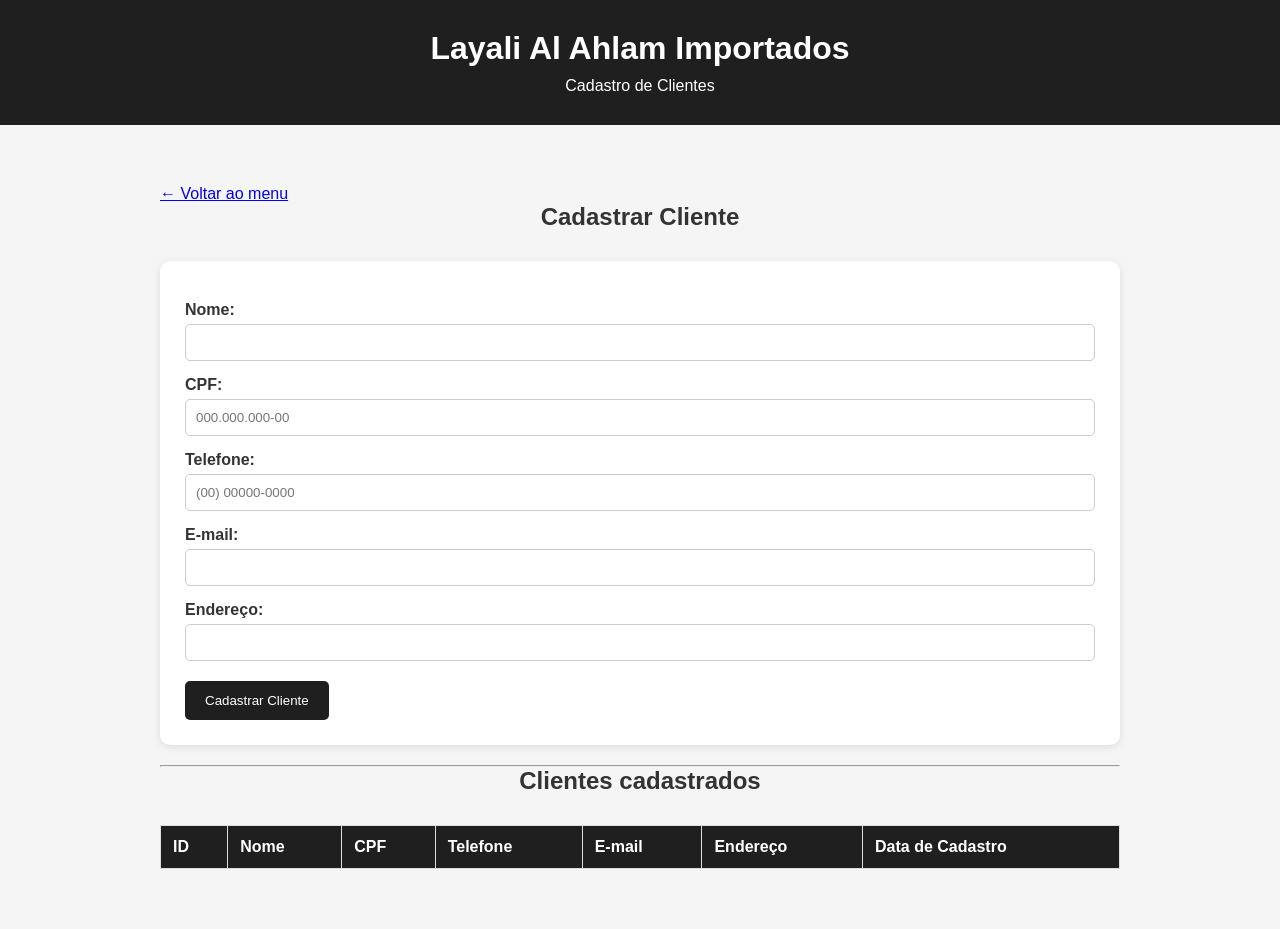
==== frontend/clientes.html @ 9cdadd95 "Basicão pronto" ====
<!DOCTYPE html>
<html lang="pt-BR">

<head>
    <meta charset="UTF-8">
    <meta name="viewport" content="width=device-width, initial-scale=1.0">

    <title>Clientes - Layali Al Ahlam</title>

    <link rel="stylesheet" href="css/style.css">
</head>

<body>

    <header>
        <h1>Layali Al Ahlam Importados</h1>
        <p>Cadastro de Clientes</p>
    </header>


    <main>

        <a href="index.html">← Voltar ao menu</a>


        <h2>Cadastrar Cliente</h2>


        <form id="formCliente">

            <label>Nome:</label>

            <input
                type="text"
                id="nome"
                required
            >


            <label>CPF:</label>

            <input
                type="text"
                id="CPF"
                maxlength="14"
                placeholder="000.000.000-00"
                required
            >


            <label>Telefone:</label>

            <input
                type="text"
                id="telefone"
                placeholder="(00) 00000-0000"
                required
            >


            <label>E-mail:</label>

            <input
                type="email"
                id="email"
                required
            >


            <label>Endereço:</label>

            <input
                type="text"
                id="endereco"
                required
            >


            <button type="submit">
                Cadastrar Cliente
            </button>

        </form>


        <hr>


        <h2>Clientes cadastrados</h2>


        <table>

            <thead>

                <tr>

                    <th>ID</th>
                    <th>Nome</th>
                    <th>CPF</th>
                    <th>Telefone</th>
                    <th>E-mail</th>
                    <th>Endereço</th>
                    <th>Data de Cadastro</th>

                </tr>

            </thead>


            <tbody id="listaClientes"></tbody>

        </table>

    </main>


    <script src="js/clientes.js"></script>

</body>

</html>
---- frontend/css/style.css ----
* {
    margin: 0;
    padding: 0;
    box-sizing: border-box;
}

body {
    font-family: Arial, sans-serif;
    background-color: #f5f5f5;
    color: #333;
}

header {
    background-color: #1f1f1f;
    color: white;
    text-align: center;
    padding: 30px;
}

header h1 {
    margin-bottom: 10px;
}

main {
    max-width: 1000px;
    margin: 40px auto;
    padding: 20px;
}

main h2 {
    text-align: center;
    margin-bottom: 30px;
}

.menu {
    display: grid;
    grid-template-columns: repeat(2, 1fr);
    gap: 20px;
}

.menu a {
    text-decoration: none;
    color: inherit;
}

.card {
    background-color: white;
    padding: 30px;
    border-radius: 10px;
    text-align: center;
    box-shadow: 0 2px 8px rgba(0,0,0,0.1);
    transition: 0.2s;
}

.card:hover {
    transform: translateY(-5px);
}

.card h3 {
    margin-bottom: 10px;
}
form {
    background: white;
    padding: 25px;
    border-radius: 10px;
    margin: 20px 0;
    box-shadow: 0 2px 8px rgba(0,0,0,0.1);
}

form label {
    display: block;
    margin-top: 15px;
    margin-bottom: 5px;
    font-weight: bold;
}

form input {
    width: 100%;
    padding: 10px;
    border: 1px solid #ccc;
    border-radius: 5px;
}

form button {
    margin-top: 20px;
    padding: 12px 20px;
    border: none;
    border-radius: 5px;
    background: #1f1f1f;
    color: white;
    cursor: pointer;
}

form button:hover {
    background: #444;
}

table {
    width: 100%;
    border-collapse: collapse;
    background: white;
    margin-top: 20px;
}

th,
td {
    padding: 12px;
    border: 1px solid #ddd;
    text-align: left;
}

th {
    background: #1f1f1f;
    color: white;
}

/* ==========================================
   DASHBOARD
========================================== */

.dashboard-cards {

    display: grid;

    grid-template-columns:
        repeat(3, 1fr);

    gap: 20px;

    margin-bottom: 50px;

}


.dashboard-card {

    background: white;

    padding: 25px;

    border-radius: 12px;

    box-shadow:
        0 3px 10px
        rgba(0, 0, 0, 0.10);

    display: flex;

    align-items: center;

    gap: 20px;

    transition: 0.2s;

}


.dashboard-card:hover {

    transform: translateY(-4px);

}


.card-icon {

    font-size: 38px;

}


.dashboard-card h3 {

    margin-bottom: 8px;

    font-size: 16px;

}


.numero {

    font-size: 28px;

    font-weight: bold;

}


.dashboard-card.alerta {

    border-left:
        5px solid #e0a800;

}


.acesso-rapido {

    margin-top: 20px;

}


.acesso-rapido h2 {

    margin-bottom: 25px;

}


/* ==========================================
   RESPONSIVIDADE
========================================== */

@media (max-width: 800px) {

    .dashboard-cards {

        grid-template-columns:
            repeat(2, 1fr);

    }

}


@media (max-width: 550px) {

    .dashboard-cards {

        grid-template-columns:
            1fr;

    }

    .menu {

        grid-template-columns:
            1fr;

    }

}
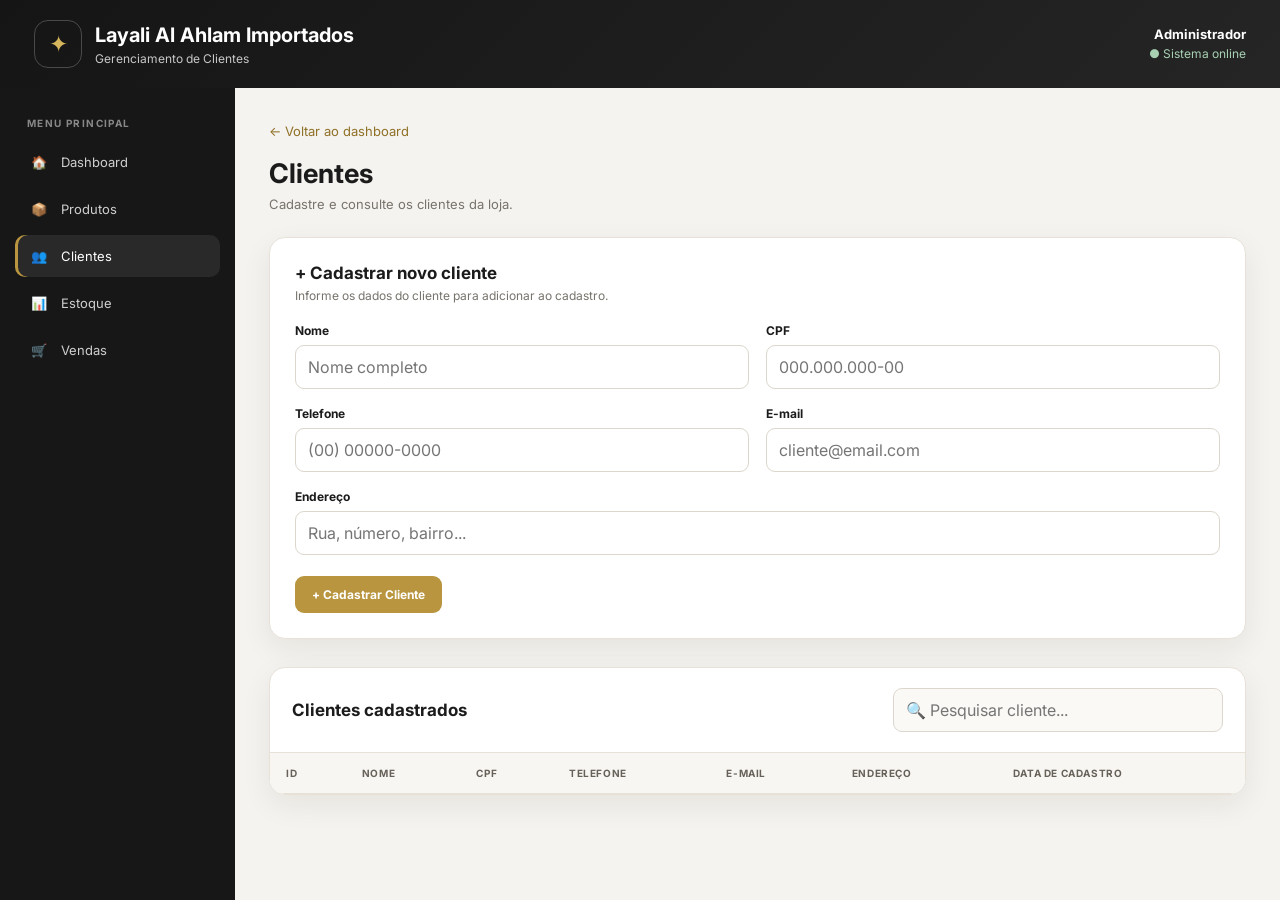
==== commit 649d9cd6: "atualizado" ====
--- a/frontend/clientes.html
+++ b/frontend/clientes.html
@@ -1,122 +1,81 @@
-<!DOCTYPE html>
-<html lang="pt-BR">
-
-<head>
-    <meta charset="UTF-8">
-    <meta name="viewport" content="width=device-width, initial-scale=1.0">
-
-    <title>Clientes - Layali Al Ahlam</title>
-
-    <link rel="stylesheet" href="css/style.css">
-</head>
-
-<body>
-
-    <header>
-        <h1>Layali Al Ahlam Importados</h1>
-        <p>Cadastro de Clientes</p>
-    </header>
-
-
-    <main>
-
-        <a href="index.html">← Voltar ao menu</a>
-
-
-        <h2>Cadastrar Cliente</h2>
-
-
-        <form id="formCliente">
-
-            <label>Nome:</label>
-
-            <input
-                type="text"
-                id="nome"
-                required
-            >
-
-
-            <label>CPF:</label>
-
-            <input
-                type="text"
-                id="CPF"
-                maxlength="14"
-                placeholder="000.000.000-00"
-                required
-            >
-
-
-            <label>Telefone:</label>
-
-            <input
-                type="text"
-                id="telefone"
-                placeholder="(00) 00000-0000"
-                required
-            >
-
-
-            <label>E-mail:</label>
-
-            <input
-                type="email"
-                id="email"
-                required
-            >
-
-
-            <label>Endereço:</label>
-
-            <input
-                type="text"
-                id="endereco"
-                required
-            >
-
-
-            <button type="submit">
-                Cadastrar Cliente
-            </button>
-
-        </form>
-
-
-        <hr>
-
-
-        <h2>Clientes cadastrados</h2>
-
-
-        <table>
-
-            <thead>
-
-                <tr>
-
-                    <th>ID</th>
-                    <th>Nome</th>
-                    <th>CPF</th>
-                    <th>Telefone</th>
-                    <th>E-mail</th>
-                    <th>Endereço</th>
-                    <th>Data de Cadastro</th>
-
-                </tr>
-
-            </thead>
-
-
-            <tbody id="listaClientes"></tbody>
-
-        </table>
-
-    </main>
-
-
-    <script src="js/clientes.js"></script>
-
-</body>
-
-</html>+<!DOCTYPE html>
+<html lang="pt-BR">
+<head>
+<meta charset="UTF-8">
+<meta name="viewport" content="width=device-width, initial-scale=1.0">
+<title>Clientes - Layali Al Ahlam</title>
+<link rel="stylesheet" href="css/style.css">
+</head>
+<body>
+
+<header class="app-header">
+    <div class="brand">
+        <div class="brand-mark">✦</div>
+        <div>
+            <h1>Layali Al Ahlam Importados</h1>
+            <p>Gerenciamento de Clientes</p>
+        </div>
+    </div>
+    <div class="header-user">
+        <strong>Administrador</strong>
+        <span class="status">● Sistema online</span>
+    </div>
+</header>
+
+<div class="layout">
+
+<aside class="sidebar">
+    <div class="sidebar-title">Menu principal</div>
+    <nav><a href="index.html" class=""><span>🏠</span><span>Dashboard</span></a>
+<a href="produtos.html" class=""><span>📦</span><span>Produtos</span></a>
+<a href="clientes.html" class="active"><span>👥</span><span>Clientes</span></a>
+<a href="estoque.html" class=""><span>📊</span><span>Estoque</span></a>
+<a href="vendas.html" class=""><span>🛒</span><span>Vendas</span></a></nav>
+</aside>
+
+<main class="content">
+    <a class="back-link" href="index.html">← Voltar ao dashboard</a>
+    <div class="page-heading"><div><h2>Clientes</h2><p>Cadastre e consulte os clientes da loja.</p></div></div>
+
+    <section class="form-card">
+        <div class="section-title"><h3>+ Cadastrar novo cliente</h3><p>Informe os dados do cliente para adicionar ao cadastro.</p></div>
+        <form id="formCliente">
+            <div class="form-grid">
+                <div class="field"><label for="nome">Nome</label><input type="text" id="nome" placeholder="Nome completo" required></div>
+                <div class="field"><label for="CPF">CPF</label><input type="text" id="CPF" inputmode="numeric" maxlength="14" placeholder="000.000.000-00" autocomplete="off" required></div>
+                <div class="field"><label for="telefone">Telefone</label><input type="text" id="telefone" inputmode="numeric" maxlength="15" placeholder="(00) 00000-0000" autocomplete="off" required></div>
+                <div class="field"><label for="email">E-mail</label><input type="email" id="email" placeholder="cliente@email.com" required></div>
+                <div class="field full"><label for="endereco">Endereço</label><input type="text" id="endereco" placeholder="Rua, número, bairro..." required></div>
+            </div>
+            <div class="form-actions"><button type="submit" class="primary">+ Cadastrar Cliente</button></div>
+        </form>
+    </section>
+
+    <section class="table-card">
+        <div class="table-header">
+            <h3>Clientes cadastrados</h3>
+            <div class="search-box"><input type="search" id="pesquisaClientes" placeholder="🔍 Pesquisar cliente..."></div>
+        </div>
+        <div class="table-wrap">
+            <table>
+                <thead><tr><th>ID</th><th>Nome</th><th>CPF</th><th>Telefone</th><th>E-mail</th><th>Endereço</th><th>Data de Cadastro</th></tr></thead>
+                <tbody id="listaClientes"></tbody>
+            </table>
+        </div>
+    </section>
+</main>
+</div>
+<script src="js/clientes.js"></script>
+<script>
+document.addEventListener('DOMContentLoaded', () => {
+    const campo = document.getElementById('pesquisaClientes');
+    campo.addEventListener('input', () => {
+        const termo = campo.value.toLowerCase().trim();
+        document.querySelectorAll('#listaClientes tr').forEach(linha => {
+            linha.style.display = linha.textContent.toLowerCase().includes(termo) ? '' : 'none';
+        });
+    });
+});
+</script>
+</body>
+</html>
--- a/frontend/css/style.css
+++ b/frontend/css/style.css
@@ -1,245 +1,304 @@
-* {
-    margin: 0;
-    padding: 0;
-    box-sizing: border-box;
-}
-
-body {
-    font-family: Arial, sans-serif;
-    background-color: #f5f5f5;
-    color: #333;
-}
-
-header {
-    background-color: #1f1f1f;
-    color: white;
-    text-align: center;
-    padding: 30px;
-}
-
-header h1 {
-    margin-bottom: 10px;
-}
-
-main {
-    max-width: 1000px;
-    margin: 40px auto;
-    padding: 20px;
-}
-
-main h2 {
-    text-align: center;
-    margin-bottom: 30px;
-}
-
-.menu {
-    display: grid;
-    grid-template-columns: repeat(2, 1fr);
-    gap: 20px;
-}
-
-.menu a {
-    text-decoration: none;
-    color: inherit;
-}
-
-.card {
-    background-color: white;
-    padding: 30px;
-    border-radius: 10px;
-    text-align: center;
-    box-shadow: 0 2px 8px rgba(0,0,0,0.1);
-    transition: 0.2s;
-}
-
-.card:hover {
-    transform: translateY(-5px);
-}
-
-.card h3 {
-    margin-bottom: 10px;
-}
-form {
-    background: white;
-    padding: 25px;
-    border-radius: 10px;
-    margin: 20px 0;
-    box-shadow: 0 2px 8px rgba(0,0,0,0.1);
-}
-
-form label {
-    display: block;
-    margin-top: 15px;
-    margin-bottom: 5px;
-    font-weight: bold;
-}
-
-form input {
-    width: 100%;
-    padding: 10px;
-    border: 1px solid #ccc;
-    border-radius: 5px;
-}
-
-form button {
-    margin-top: 20px;
-    padding: 12px 20px;
-    border: none;
-    border-radius: 5px;
-    background: #1f1f1f;
-    color: white;
-    cursor: pointer;
-}
-
-form button:hover {
-    background: #444;
-}
-
-table {
-    width: 100%;
-    border-collapse: collapse;
-    background: white;
-    margin-top: 20px;
-}
-
-th,
-td {
-    padding: 12px;
-    border: 1px solid #ddd;
-    text-align: left;
-}
-
-th {
-    background: #1f1f1f;
-    color: white;
-}
-
-/* ==========================================
-   DASHBOARD
-========================================== */
-
-.dashboard-cards {
-
-    display: grid;
-
-    grid-template-columns:
-        repeat(3, 1fr);
-
-    gap: 20px;
-
-    margin-bottom: 50px;
-
-}
-
-
-.dashboard-card {
-
-    background: white;
-
-    padding: 25px;
-
-    border-radius: 12px;
-
-    box-shadow:
-        0 3px 10px
-        rgba(0, 0, 0, 0.10);
-
-    display: flex;
-
-    align-items: center;
-
-    gap: 20px;
-
-    transition: 0.2s;
-
-}
-
-
-.dashboard-card:hover {
-
-    transform: translateY(-4px);
-
-}
-
-
-.card-icon {
-
-    font-size: 38px;
-
-}
-
-
-.dashboard-card h3 {
-
-    margin-bottom: 8px;
-
-    font-size: 16px;
-
-}
-
-
-.numero {
-
-    font-size: 28px;
-
-    font-weight: bold;
-
-}
-
-
-.dashboard-card.alerta {
-
-    border-left:
-        5px solid #e0a800;
-
-}
-
-
-.acesso-rapido {
-
-    margin-top: 20px;
-
-}
-
-
-.acesso-rapido h2 {
-
-    margin-bottom: 25px;
-
-}
-
-
-/* ==========================================
-   RESPONSIVIDADE
-========================================== */
-
-@media (max-width: 800px) {
-
-    .dashboard-cards {
-
-        grid-template-columns:
-            repeat(2, 1fr);
-
-    }
-
-}
-
-
-@media (max-width: 550px) {
-
-    .dashboard-cards {
-
-        grid-template-columns:
-            1fr;
-
-    }
-
-    .menu {
-
-        grid-template-columns:
-            1fr;
-
-    }
-
-}
-
+
+@import url('https://fonts.googleapis.com/css2?family=Inter:wght@400;500;600;700;800&display=swap');
+
+:root{
+    --bg:#f5f3ef;
+    --surface:#fff;
+    --surface-soft:#faf9f6;
+    --text:#1b1b1b;
+    --muted:#77736c;
+    --border:#e7e1d8;
+    --dark:#171717;
+    --dark-2:#242424;
+    --gold:#b8953e;
+    --gold-dark:#8f7027;
+    --gold-soft:#f4ead0;
+    --green:#3f7d55;
+    --green-soft:#e6f2e9;
+    --yellow:#9a7317;
+    --yellow-soft:#fbf0d0;
+    --red:#a34242;
+    --red-soft:#f8e5e5;
+    --shadow:0 10px 30px rgba(35,28,17,.07);
+}
+
+*{margin:0;padding:0;box-sizing:border-box}
+html{scroll-behavior:smooth}
+body{
+    font-family:Inter,Arial,sans-serif;
+    background:var(--bg);
+    color:var(--text);
+    min-height:100vh;
+}
+a{color:inherit}
+button,input,select{font:inherit}
+
+.app-header{
+    min-height:88px;
+    padding:18px 34px;
+    background:linear-gradient(135deg,#151515,#252525);
+    color:#fff;
+    display:flex;
+    align-items:center;
+    justify-content:space-between;
+    gap:20px;
+}
+.brand{display:flex;align-items:center;gap:13px}
+.brand-mark{
+    width:48px;height:48px;border-radius:14px;
+    display:grid;place-items:center;
+    border:1px solid rgba(255,255,255,.22);
+    color:#d6b65c;font-size:23px;
+}
+.brand h1{font-size:20px;line-height:1.2;margin-bottom:4px}
+.brand p{font-size:12px;color:#c8c8c8}
+.header-user{text-align:right;font-size:12px;line-height:1.5}
+.header-user strong{display:block;font-size:13px}
+.status{color:#a8d1b3}
+
+.layout{display:flex;min-height:calc(100vh - 88px)}
+.sidebar{
+    width:235px;
+    flex:0 0 235px;
+    background:var(--dark);
+    color:#fff;
+    padding:25px 15px;
+}
+.sidebar-title{
+    color:#888;
+    text-transform:uppercase;
+    letter-spacing:1.4px;
+    font-size:10px;
+    font-weight:700;
+    margin:4px 12px 12px;
+}
+.sidebar nav a{
+    text-decoration:none;
+    display:flex;
+    align-items:center;
+    gap:12px;
+    padding:13px 14px;
+    margin-bottom:5px;
+    border-radius:10px;
+    color:#cfcfcf;
+    font-size:13px;
+    transition:.2s;
+}
+.sidebar nav a:hover{background:#292929;color:#fff}
+.sidebar nav a.active{
+    background:#292929;
+    color:#fff;
+    box-shadow:inset 3px 0 var(--gold);
+}
+.sidebar nav a span:first-child{width:20px;text-align:center}
+
+.content{
+    width:100%;
+    max-width:1450px;
+    margin:0 auto;
+    padding:32px 34px 50px;
+}
+.page-heading{
+    display:flex;
+    align-items:flex-end;
+    justify-content:space-between;
+    gap:20px;
+    margin-bottom:25px;
+}
+.page-heading h2{font-size:27px;margin-bottom:6px}
+.page-heading p{color:var(--muted);font-size:13px}
+.back-link{
+    display:inline-flex;
+    text-decoration:none;
+    color:var(--gold-dark);
+    font-size:13px;
+    margin-bottom:18px;
+}
+.back-link:hover{text-decoration:underline}
+
+.dashboard-cards{
+    display:grid;
+    grid-template-columns:repeat(5,1fr);
+    gap:16px;
+    margin-bottom:30px;
+}
+.dashboard-card{
+    background:var(--surface);
+    border:1px solid var(--border);
+    border-radius:16px;
+    padding:20px;
+    display:flex;
+    align-items:center;
+    gap:14px;
+    box-shadow:var(--shadow);
+    transition:.2s;
+}
+.dashboard-card:hover{transform:translateY(-2px)}
+.card-icon{
+    width:48px;height:48px;
+    flex:0 0 48px;
+    border-radius:14px;
+    display:grid;
+    place-items:center;
+    background:var(--gold-soft);
+    font-size:22px;
+}
+.dashboard-card.alerta .card-icon{background:var(--red-soft)}
+.dashboard-card h3{font-size:11px;color:var(--muted);margin-bottom:5px;font-weight:700}
+.numero{font-size:21px;font-weight:800;white-space:nowrap}
+
+.acesso-rapido{margin-top:20px}
+.acesso-rapido h2{font-size:18px;margin-bottom:15px}
+.menu,.quick-grid{
+    display:grid;
+    grid-template-columns:repeat(4,1fr);
+    gap:16px;
+}
+.menu a{text-decoration:none}
+.card,.quick-card{
+    background:var(--surface);
+    border:1px solid var(--border);
+    border-radius:15px;
+    padding:22px;
+    box-shadow:var(--shadow);
+    transition:.2s;
+}
+.card:hover,.quick-card:hover{
+    transform:translateY(-3px);
+    border-color:#d7c38f;
+}
+.card h3,.quick-card h3{font-size:14px;margin-bottom:7px}
+.card p,.quick-card p{font-size:12px;line-height:1.5;color:var(--muted)}
+.quick-card .icon{font-size:25px;margin-bottom:13px}
+
+.form-card,.table-card{
+    background:var(--surface);
+    border:1px solid var(--border);
+    border-radius:16px;
+    box-shadow:var(--shadow);
+}
+.form-card{padding:25px;margin-bottom:28px}
+.section-title{margin-bottom:20px}
+.section-title h3{font-size:17px;margin-bottom:5px}
+.section-title p{font-size:12px;color:var(--muted)}
+.form-grid{display:grid;grid-template-columns:repeat(2,1fr);gap:17px}
+.field.full{grid-column:1/-1}
+label{display:block;font-size:12px;font-weight:700;margin-bottom:7px}
+input,select{
+    width:100%;
+    min-height:44px;
+    border:1px solid #dcd6cd;
+    border-radius:9px;
+    background:#fff;
+    color:var(--text);
+    padding:10px 12px;
+    outline:none;
+    transition:.2s;
+}
+input:focus,select:focus{
+    border-color:var(--gold);
+    box-shadow:0 0 0 3px rgba(184,149,62,.12);
+}
+.form-actions{display:flex;gap:10px;margin-top:21px}
+button{
+    border:0;border-radius:9px;
+    background:var(--dark);color:#fff;
+    padding:11px 17px;
+    font-size:12px;font-weight:700;
+    cursor:pointer;transition:.2s;
+}
+button:hover{background:#333}
+button.primary{background:var(--gold)}
+button.primary:hover{background:#a17f30}
+
+.btn-editar-estoque{
+    background:#f1ead7;
+    color:#6e571e;
+    border:1px solid #dfcea0;
+    padding:8px 11px;
+    font-size:11px;
+    border-radius:8px;
+}
+.btn-editar-estoque:hover{
+    background:#e8ddc2;
+    color:#564514;
+}
+
+.table-card{overflow:hidden}
+.table-header{
+    display:flex;
+    align-items:center;
+    justify-content:space-between;
+    gap:15px;
+    padding:20px 22px;
+    border-bottom:1px solid var(--border);
+}
+.table-header h3{font-size:17px}
+.search-box{width:330px;max-width:100%}
+.search-box input{background:var(--surface-soft)}
+.table-wrap{overflow-x:auto}
+table{
+    width:100%;
+    border-collapse:collapse;
+    background:#fff;
+    margin:0;
+}
+th,td{
+    padding:14px 16px;
+    border-bottom:1px solid var(--border);
+    text-align:left;
+    font-size:12px;
+    white-space:nowrap;
+}
+th{
+    background:#f8f6f2;
+    color:#666159;
+    font-size:10px;
+    text-transform:uppercase;
+    letter-spacing:.6px;
+}
+tbody tr:hover{background:#fcfbf8}
+tbody tr:last-child td{border-bottom:0}
+.price{font-weight:800;color:#725d22}
+.badge{
+    display:inline-flex;
+    align-items:center;
+    padding:5px 9px;
+    border-radius:999px;
+    font-size:10px;
+    font-weight:800;
+}
+.badge.ok{background:var(--green-soft);color:var(--green)}
+.badge.low{background:var(--yellow-soft);color:var(--yellow)}
+.badge.empty{background:var(--red-soft);color:var(--red)}
+.empty-state{text-align:center;padding:35px;color:var(--muted);font-size:13px}
+
+hr{border:0}
+
+@media(max-width:1200px){
+    .dashboard-cards{grid-template-columns:repeat(3,1fr)}
+}
+@media(max-width:950px){
+    .menu,.quick-grid{grid-template-columns:repeat(2,1fr)}
+    .sidebar{width:75px;flex-basis:75px;padding:20px 10px}
+    .sidebar-title,.sidebar nav a span:last-child{display:none}
+    .sidebar nav a{justify-content:center;padding:13px 8px;font-size:18px}
+    .sidebar nav a span:first-child{width:auto}
+}
+@media(max-width:700px){
+    .app-header{padding:15px 18px}
+    .brand h1{font-size:16px}
+    .brand-mark{width:42px;height:42px}
+    .header-user{display:none}
+    .content{padding:25px 15px 40px}
+    .dashboard-cards{grid-template-columns:1fr 1fr}
+    .form-grid{grid-template-columns:1fr}
+    .field.full{grid-column:auto}
+    .table-header{align-items:flex-start;flex-direction:column}
+    .search-box{width:100%}
+}
+@media(max-width:480px){
+    .dashboard-cards,.menu,.quick-grid{grid-template-columns:1fr}
+    .sidebar{width:60px;flex-basis:60px}
+    .page-heading h2{font-size:23px}
+}
